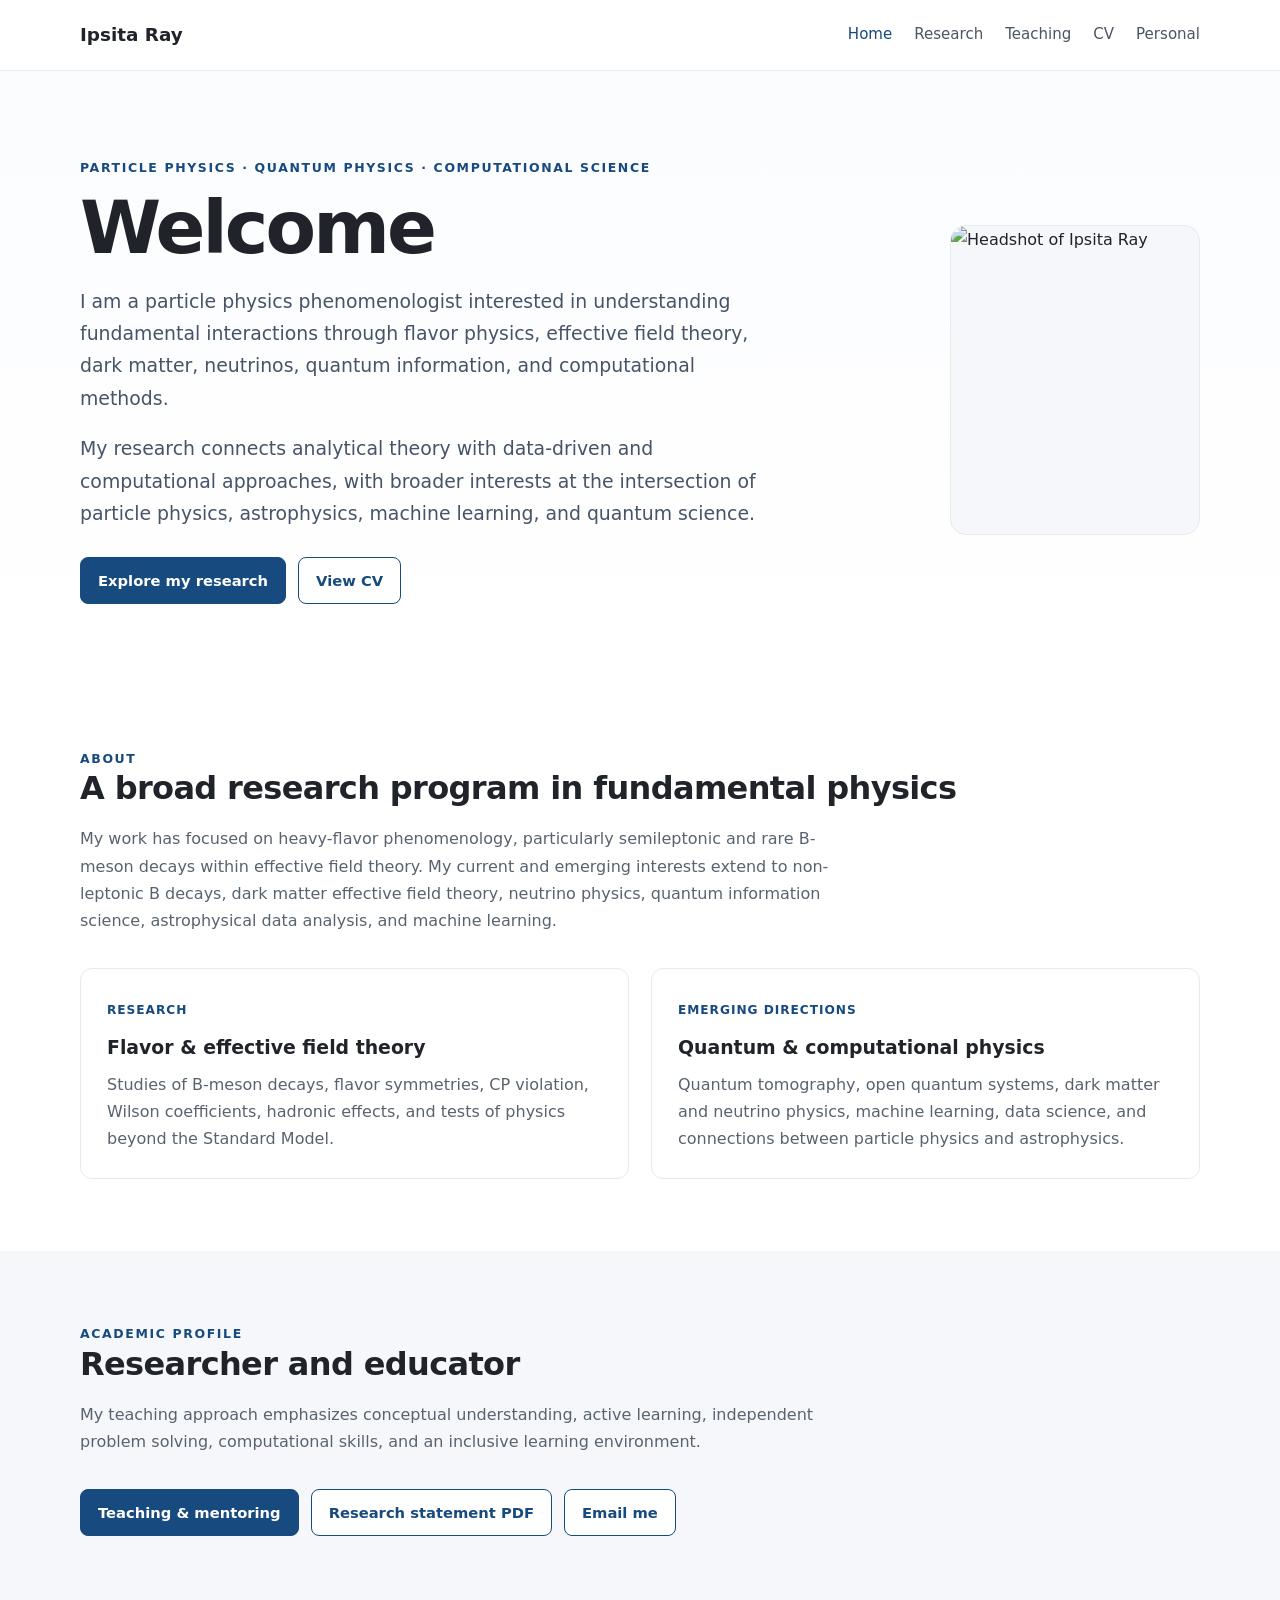
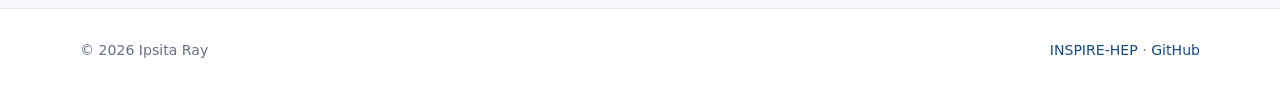
==== index.html @ 79443067 "Add files via upload" ====
<!doctype html>
<html lang="en">
<head><meta charset="utf-8"><meta name="viewport" content="width=device-width, initial-scale=1"><title>Ipsita Ray | Particle Physics & Quantum Physics</title><meta name="description" content="Academic website of Ipsita Ray, particle physics phenomenologist working in flavor physics, dark matter, neutrinos, quantum information and computational physics."><link rel="stylesheet" href="style.css"></head>
<body>
<header class="site-header"><div class="container nav"><a class="brand" href="index.html">Ipsita Ray</a><nav class="nav-links"><a class="active" href="index.html">Home</a><a href="research.html">Research</a><a href="teaching.html">Teaching</a><a href="cv.html">CV</a><a href="personal.html">Personal</a></nav></div></header>
<main>
<section class="hero"><div class="container hero-grid"><div><div class="eyebrow">Particle Physics · Quantum Physics · Computational Science</div><h1>Welcome</h1><p class="lead">I am a particle physics phenomenologist interested in understanding fundamental interactions through flavor physics, effective field theory, dark matter, neutrinos, quantum information, and computational methods.</p><p class="lead">My research connects analytical theory with data-driven and computational approaches, with broader interests at the intersection of particle physics, astrophysics, machine learning, and quantum science.</p><div class="hero-links"><a class="button primary" href="research.html">Explore my research</a><a class="button secondary" href="cv.html">View CV</a></div></div><div><img class="headshot" src="assets/headshot.jpg" alt="Headshot of Ipsita Ray"></div></div></section>
<section class="section"><div class="container"><div class="eyebrow">About</div><h2>A broad research program in fundamental physics</h2><p class="section-intro">My work has focused on heavy-flavor phenomenology, particularly semileptonic and rare B-meson decays within effective field theory. My current and emerging interests extend to non-leptonic B decays, dark matter effective field theory, neutrino physics, quantum information science, astrophysical data analysis, and machine learning.</p><div class="cards"><div class="card"><span class="tag">Research</span><h3>Flavor & effective field theory</h3><p>Studies of B-meson decays, flavor symmetries, CP violation, Wilson coefficients, hadronic effects, and tests of physics beyond the Standard Model.</p></div><div class="card"><span class="tag">Emerging directions</span><h3>Quantum & computational physics</h3><p>Quantum tomography, open quantum systems, dark matter and neutrino physics, machine learning, data science, and connections between particle physics and astrophysics.</p></div></div></div></section>
<section class="section alt"><div class="container"><div class="eyebrow">Academic profile</div><h2>Researcher and educator</h2><p class="section-intro">My teaching approach emphasizes conceptual understanding, active learning, independent problem solving, computational skills, and an inclusive learning environment.</p><div class="hero-links"><a class="button primary" href="teaching.html">Teaching & mentoring</a><a class="button secondary" href="documents/Ipsita_Ray_Research_Statement.pdf">Research statement PDF</a><a class="button secondary" href="mailto:ipsitaray02@gmail.com">Email me</a></div></div></section>
</main>
<footer class="footer"><div class="container footer-inner"><span>© 2026 Ipsita Ray</span><span><a href="https://inspirehep.net/authors/1808332">INSPIRE-HEP</a> · <a href="https://github.com/">GitHub</a></span></div></footer>
</body></html>
---- style.css ----
:root {
  --bg: #ffffff;
  --text: #20242a;
  --muted: #667085;
  --accent: #174a7e;
  --accent2: #0f355a;
  --line: #e6e9ee;
  --soft: #f5f7fa;
  --max: 1120px;
}
* { box-sizing: border-box; }
html { scroll-behavior: smooth; }
body { margin: 0; font-family: Inter, ui-sans-serif, system-ui, -apple-system, BlinkMacSystemFont, "Segoe UI", sans-serif; color: var(--text); background: var(--bg); line-height: 1.7; }
a { color: var(--accent); text-decoration: none; }
a:hover { text-decoration: underline; }
.container { width: min(var(--max), calc(100% - 40px)); margin: 0 auto; }
.site-header { position: sticky; top: 0; z-index: 20; background: rgba(255,255,255,.96); border-bottom: 1px solid var(--line); backdrop-filter: blur(8px); }
.nav { min-height: 70px; display:flex; align-items:center; justify-content:space-between; gap:24px; }
.brand { font-weight: 700; font-size: 1.15rem; color: var(--text); }
.nav-links { display:flex; gap:22px; flex-wrap:wrap; }
.nav-links a { color:#4b5563; font-size:.94rem; }
.nav-links a.active, .nav-links a:hover { color:var(--accent); text-decoration:none; }
.hero { padding: 86px 0 72px; background: linear-gradient(180deg,#fbfcfe 0%,#fff 100%); }
.hero-grid { display:grid; grid-template-columns: 1.45fr .75fr; gap:60px; align-items:center; }
.eyebrow { color:var(--accent); text-transform:uppercase; letter-spacing:.13em; font-size:.78rem; font-weight:700; }
h1 { font-size: clamp(2.7rem, 6vw, 4.6rem); line-height:1.02; letter-spacing:-.04em; margin:12px 0 20px; }
h2 { font-size:2rem; line-height:1.2; margin:0 0 18px; letter-spacing:-.02em; }
h3 { font-size:1.18rem; margin:0 0 8px; }
.lead { font-size:1.18rem; color:#475467; max-width:760px; }
.hero-links { display:flex; gap:12px; flex-wrap:wrap; margin-top:28px; }
.button { display:inline-block; padding:10px 17px; border-radius:8px; border:1px solid var(--accent); font-weight:600; font-size:.92rem; }
.button.primary { background:var(--accent); color:#fff; }
.button.secondary { color:var(--accent); background:#fff; }
.headshot { width:250px; height:310px; object-fit:cover; border-radius:16px; border:1px solid var(--line); background:var(--soft); display:block; margin-left:auto; }
.section { padding:72px 0; }
.section.alt { background:var(--soft); }
.section-intro { max-width:760px; color:#59636f; margin-bottom:34px; }
.cards { display:grid; grid-template-columns:repeat(2,1fr); gap:22px; }
.card { padding:26px; border:1px solid var(--line); border-radius:12px; background:#fff; }
.card p { margin:8px 0 0; color:#59636f; }
.card .tag { display:inline-block; margin-bottom:10px; font-size:.76rem; text-transform:uppercase; letter-spacing:.08em; color:var(--accent); font-weight:700; }
.timeline { border-left:2px solid #dfe5eb; padding-left:26px; }
.timeline-item { position:relative; margin-bottom:30px; }
.timeline-item::before { content:""; position:absolute; left:-34px; top:8px; width:10px; height:10px; border-radius:50%; background:var(--accent); }
.year { font-size:.84rem; color:var(--accent); font-weight:700; }
.paper { padding:18px 0; border-bottom:1px solid var(--line); }
.paper:last-child { border-bottom:0; }
.paper-title { font-weight:650; }
.paper-meta { color:var(--muted); font-size:.92rem; }
.page-hero { padding:64px 0 44px; background:var(--soft); border-bottom:1px solid var(--line); }
.page-hero p { color:#59636f; max-width:760px; }
.download-row { display:flex; gap:12px; flex-wrap:wrap; margin:24px 0 0; }
.photo-grid { display:grid; grid-template-columns:repeat(3,1fr); gap:18px; }
.photo { aspect-ratio:4/3; border-radius:12px; object-fit:cover; width:100%; background:var(--soft); border:1px solid var(--line); }
.photo.placeholder { display:flex; align-items:center; justify-content:center; color:var(--muted); font-size:.9rem; text-align:center; padding:20px; }
.footer { border-top:1px solid var(--line); padding:30px 0; color:var(--muted); font-size:.88rem; }
.footer-inner { display:flex; justify-content:space-between; gap:20px; flex-wrap:wrap; }
ul.clean { padding-left:20px; }
@media (max-width: 780px) {
  .nav { align-items:flex-start; padding:15px 0; flex-direction:column; }
  .nav-links { gap:12px 16px; }
  .hero-grid { grid-template-columns:1fr; gap:35px; }
  .headshot { margin:0; width:190px; height:235px; }
  .cards, .photo-grid { grid-template-columns:1fr; }
  .section { padding:54px 0; }
}
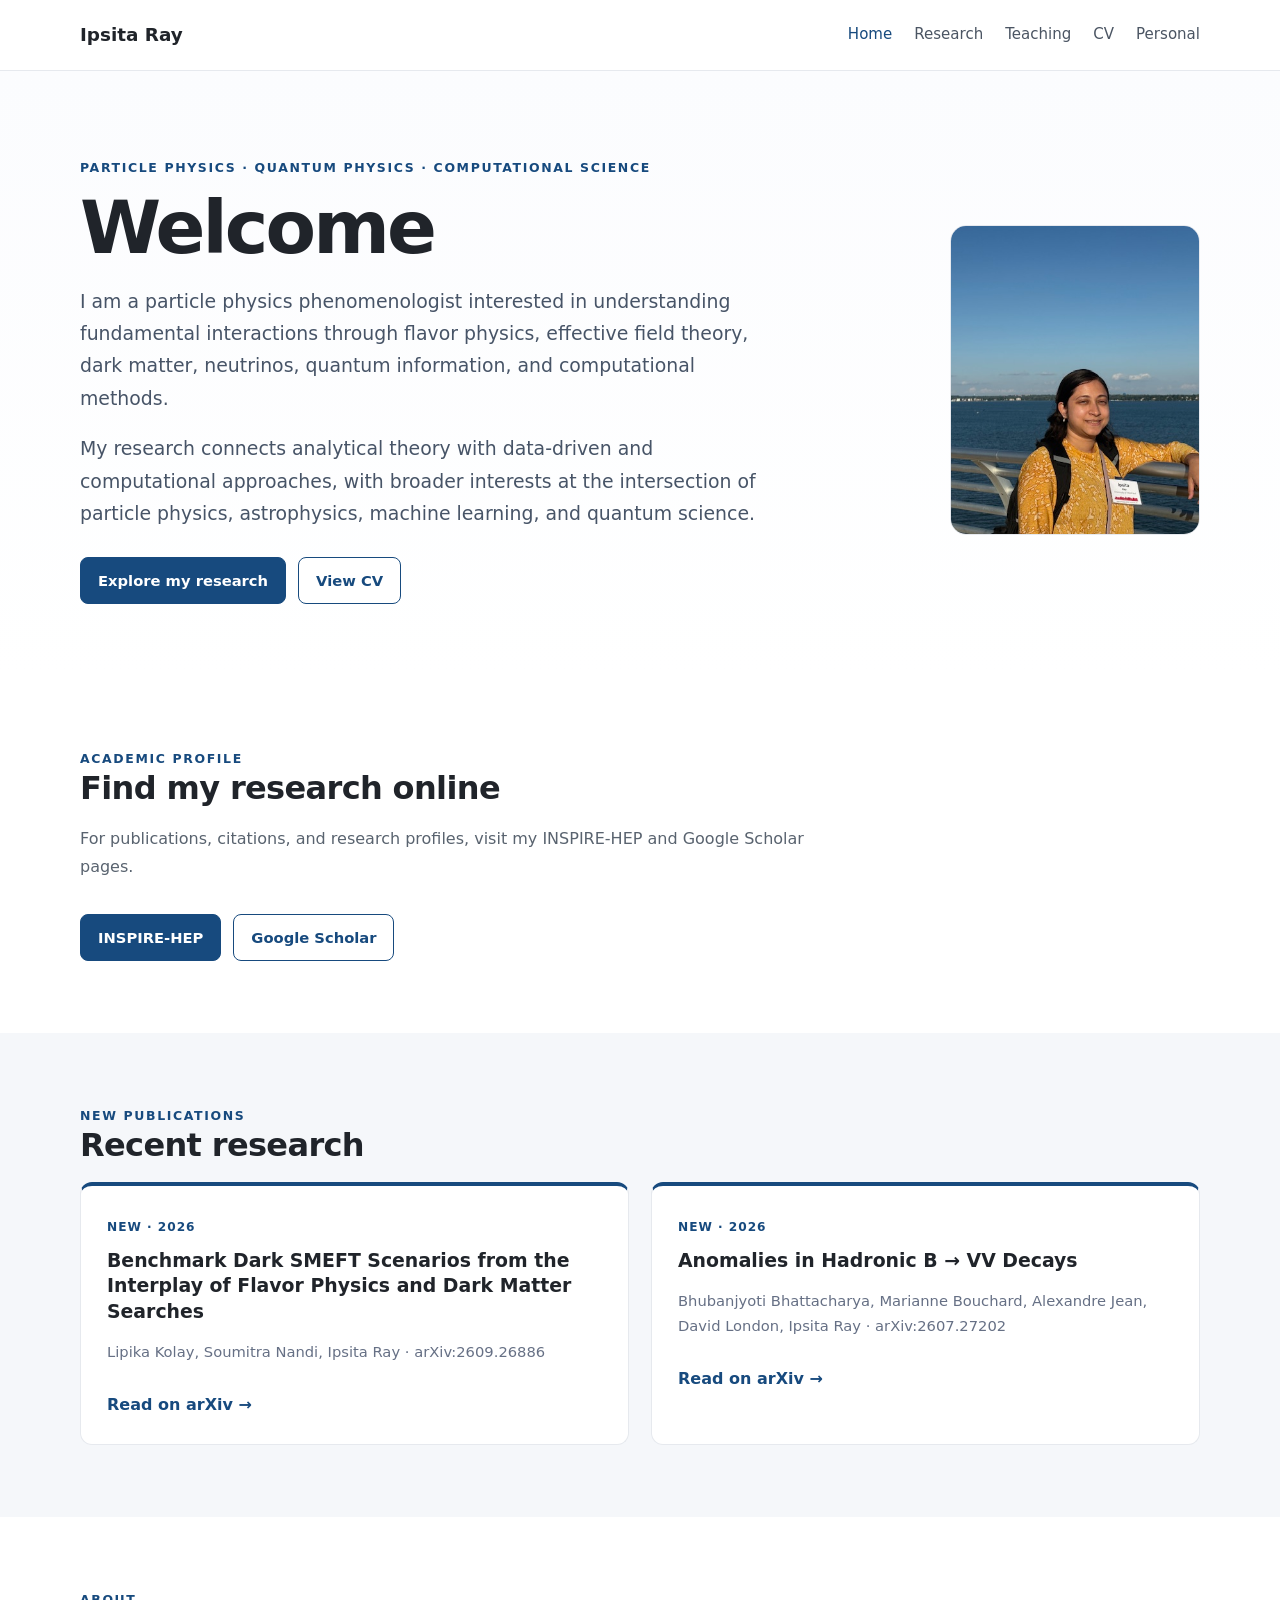
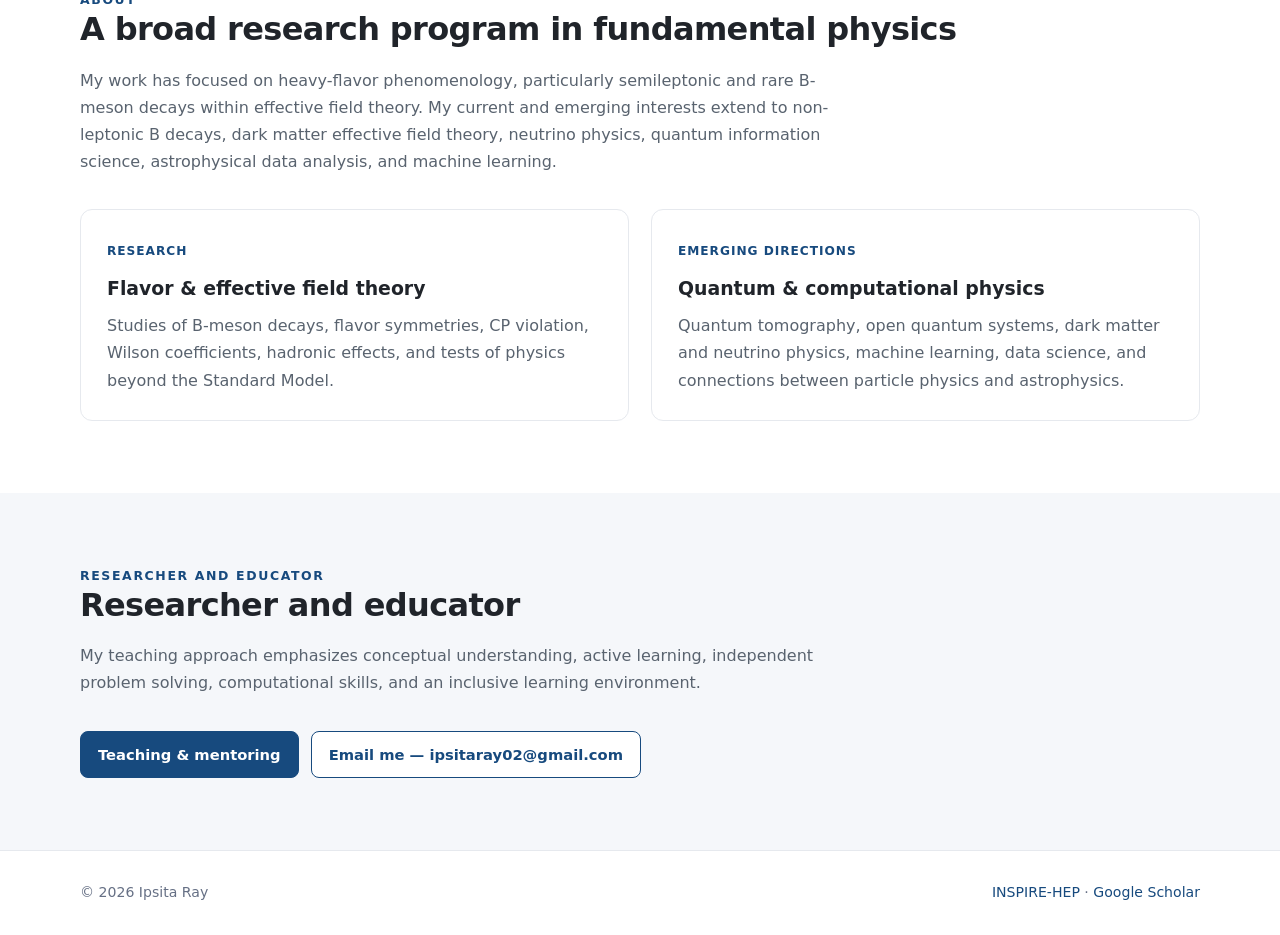
==== commit 9e374bb2: "Add files via upload" ====
--- a/index.html
+++ b/index.html
@@ -1,12 +1,106 @@
 <!doctype html>
 <html lang="en">
-<head><meta charset="utf-8"><meta name="viewport" content="width=device-width, initial-scale=1"><title>Ipsita Ray | Particle Physics & Quantum Physics</title><meta name="description" content="Academic website of Ipsita Ray, particle physics phenomenologist working in flavor physics, dark matter, neutrinos, quantum information and computational physics."><link rel="stylesheet" href="style.css"></head>
+<head>
+<meta charset="utf-8">
+<meta name="viewport" content="width=device-width, initial-scale=1">
+<title>Ipsita Ray | Particle Physics & Quantum Physics</title>
+<meta name="description" content="Academic website of Ipsita Ray, particle physics phenomenologist working in flavor physics, dark matter, neutrinos, quantum information and computational physics.">
+<link rel="stylesheet" href="style.css">
+</head>
 <body>
-<header class="site-header"><div class="container nav"><a class="brand" href="index.html">Ipsita Ray</a><nav class="nav-links"><a class="active" href="index.html">Home</a><a href="research.html">Research</a><a href="teaching.html">Teaching</a><a href="cv.html">CV</a><a href="personal.html">Personal</a></nav></div></header>
+<header class="site-header">
+  <div class="container nav">
+    <a class="brand" href="index.html">Ipsita Ray</a>
+    <nav class="nav-links">
+      <a class="active" href="index.html">Home</a>
+      <a href="research.html">Research</a>
+      <a href="teaching.html">Teaching</a>
+      <a href="cv.html">CV</a>
+      <a href="personal.html">Personal</a>
+    </nav>
+  </div>
+</header>
+
 <main>
-<section class="hero"><div class="container hero-grid"><div><div class="eyebrow">Particle Physics · Quantum Physics · Computational Science</div><h1>Welcome</h1><p class="lead">I am a particle physics phenomenologist interested in understanding fundamental interactions through flavor physics, effective field theory, dark matter, neutrinos, quantum information, and computational methods.</p><p class="lead">My research connects analytical theory with data-driven and computational approaches, with broader interests at the intersection of particle physics, astrophysics, machine learning, and quantum science.</p><div class="hero-links"><a class="button primary" href="research.html">Explore my research</a><a class="button secondary" href="cv.html">View CV</a></div></div><div><img class="headshot" src="assets/headshot.jpg" alt="Headshot of Ipsita Ray"></div></div></section>
-<section class="section"><div class="container"><div class="eyebrow">About</div><h2>A broad research program in fundamental physics</h2><p class="section-intro">My work has focused on heavy-flavor phenomenology, particularly semileptonic and rare B-meson decays within effective field theory. My current and emerging interests extend to non-leptonic B decays, dark matter effective field theory, neutrino physics, quantum information science, astrophysical data analysis, and machine learning.</p><div class="cards"><div class="card"><span class="tag">Research</span><h3>Flavor & effective field theory</h3><p>Studies of B-meson decays, flavor symmetries, CP violation, Wilson coefficients, hadronic effects, and tests of physics beyond the Standard Model.</p></div><div class="card"><span class="tag">Emerging directions</span><h3>Quantum & computational physics</h3><p>Quantum tomography, open quantum systems, dark matter and neutrino physics, machine learning, data science, and connections between particle physics and astrophysics.</p></div></div></div></section>
-<section class="section alt"><div class="container"><div class="eyebrow">Academic profile</div><h2>Researcher and educator</h2><p class="section-intro">My teaching approach emphasizes conceptual understanding, active learning, independent problem solving, computational skills, and an inclusive learning environment.</p><div class="hero-links"><a class="button primary" href="teaching.html">Teaching & mentoring</a><a class="button secondary" href="documents/Ipsita_Ray_Research_Statement.pdf">Research statement PDF</a><a class="button secondary" href="mailto:ipsitaray02@gmail.com">Email me</a></div></div></section>
+<section class="hero">
+  <div class="container hero-grid">
+    <div>
+      <div class="eyebrow">Particle Physics · Quantum Physics · Computational Science</div>
+      <h1>Welcome</h1>
+      <p class="lead">I am a particle physics phenomenologist interested in understanding fundamental interactions through flavor physics, effective field theory, dark matter, neutrinos, quantum information, and computational methods.</p>
+      <p class="lead">My research connects analytical theory with data-driven and computational approaches, with broader interests at the intersection of particle physics, astrophysics, machine learning, and quantum science.</p>
+      <div class="hero-links">
+        <a class="button primary" href="research.html">Explore my research</a>
+        <a class="button secondary" href="cv.html">View CV</a>
+      </div>
+    </div>
+    <div><img class="headshot" src="assets/headshot.jpg" alt="Headshot of Ipsita Ray"></div>
+  </div>
+</section>
+
+<section class="section">
+  <div class="container">
+    <div class="eyebrow">Academic profile</div>
+    <h2>Find my research online</h2>
+    <p class="section-intro">For publications, citations, and research profiles, visit my INSPIRE-HEP and Google Scholar pages.</p>
+    <div class="hero-links">
+      <a class="button primary" href="https://inspirehep.net/authors/1808332" target="_blank" rel="noopener">INSPIRE-HEP</a>
+      <a class="button secondary" href="https://scholar.google.com/citations?user=b3ulJowAAAAJ&amp;hl=en&amp;oi=ao" target="_blank" rel="noopener">Google Scholar</a>
+    </div>
+  </div>
+</section>
+
+<section class="section alt">
+  <div class="container">
+    <div class="eyebrow">New publications</div>
+    <h2>Recent research</h2>
+    <div class="publication-highlight">
+      <div class="publication-card featured">
+        <span class="publication-label">NEW · 2026</span>
+        <h3>Benchmark Dark SMEFT Scenarios from the Interplay of Flavor Physics and Dark Matter Searches</h3>
+        <p class="paper-meta">Lipika Kolay, Soumitra Nandi, Ipsita Ray · arXiv:2609.26886</p>
+        <a class="text-link" href="https://arxiv.org/abs/2609.26886" target="_blank" rel="noopener">Read on arXiv →</a>
+      </div>
+      <div class="publication-card featured">
+        <span class="publication-label">NEW · 2026</span>
+        <h3>Anomalies in Hadronic B → VV Decays</h3>
+        <p class="paper-meta">Bhubanjyoti Bhattacharya, Marianne Bouchard, Alexandre Jean, David London, Ipsita Ray · arXiv:2607.27202</p>
+        <a class="text-link" href="https://arxiv.org/abs/2607.27202" target="_blank" rel="noopener">Read on arXiv →</a>
+      </div>
+    </div>
+  </div>
+</section>
+
+<section class="section">
+  <div class="container">
+    <div class="eyebrow">About</div>
+    <h2>A broad research program in fundamental physics</h2>
+    <p class="section-intro">My work has focused on heavy-flavor phenomenology, particularly semileptonic and rare B-meson decays within effective field theory. My current and emerging interests extend to non-leptonic B decays, dark matter effective field theory, neutrino physics, quantum information science, astrophysical data analysis, and machine learning.</p>
+    <div class="cards">
+      <div class="card"><span class="tag">Research</span><h3>Flavor &amp; effective field theory</h3><p>Studies of B-meson decays, flavor symmetries, CP violation, Wilson coefficients, hadronic effects, and tests of physics beyond the Standard Model.</p></div>
+      <div class="card"><span class="tag">Emerging directions</span><h3>Quantum &amp; computational physics</h3><p>Quantum tomography, open quantum systems, dark matter and neutrino physics, machine learning, data science, and connections between particle physics and astrophysics.</p></div>
+    </div>
+  </div>
+</section>
+
+<section class="section alt">
+  <div class="container">
+    <div class="eyebrow">Researcher and educator</div>
+    <h2>Researcher and educator</h2>
+    <p class="section-intro">My teaching approach emphasizes conceptual understanding, active learning, independent problem solving, computational skills, and an inclusive learning environment.</p>
+    <div class="hero-links">
+      <a class="button primary" href="teaching.html">Teaching &amp; mentoring</a>
+      <a class="button secondary" href="mailto:ipsitaray02@gmail.com">Email me — ipsitaray02@gmail.com</a>
+    </div>
+  </div>
+</section>
 </main>
-<footer class="footer"><div class="container footer-inner"><span>© 2026 Ipsita Ray</span><span><a href="https://inspirehep.net/authors/1808332">INSPIRE-HEP</a> · <a href="https://github.com/">GitHub</a></span></div></footer>
-</body></html>
+
+<footer class="footer">
+  <div class="container footer-inner">
+    <span>© 2026 Ipsita Ray</span>
+    <span><a href="https://inspirehep.net/authors/1808332">INSPIRE-HEP</a> · <a href="https://scholar.google.com/citations?user=b3ulJowAAAAJ&amp;hl=en&amp;oi=ao">Google Scholar</a></span>
+  </div>
+</footer>
+</body>
+</html>
--- a/style.css
+++ b/style.css
@@ -1,66 +1,68 @@
-:root {
-  --bg: #ffffff;
-  --text: #20242a;
-  --muted: #667085;
-  --accent: #174a7e;
-  --accent2: #0f355a;
-  --line: #e6e9ee;
-  --soft: #f5f7fa;
-  --max: 1120px;
+ :root {
+  --bg:#ffffff; --text:#20242a; --muted:#667085; --accent:#174a7e;
+  --accent2:#0f355a; --line:#e6e9ee; --soft:#f5f7fa; --max:1120px;
 }
-* { box-sizing: border-box; }
-html { scroll-behavior: smooth; }
-body { margin: 0; font-family: Inter, ui-sans-serif, system-ui, -apple-system, BlinkMacSystemFont, "Segoe UI", sans-serif; color: var(--text); background: var(--bg); line-height: 1.7; }
-a { color: var(--accent); text-decoration: none; }
-a:hover { text-decoration: underline; }
-.container { width: min(var(--max), calc(100% - 40px)); margin: 0 auto; }
-.site-header { position: sticky; top: 0; z-index: 20; background: rgba(255,255,255,.96); border-bottom: 1px solid var(--line); backdrop-filter: blur(8px); }
-.nav { min-height: 70px; display:flex; align-items:center; justify-content:space-between; gap:24px; }
-.brand { font-weight: 700; font-size: 1.15rem; color: var(--text); }
-.nav-links { display:flex; gap:22px; flex-wrap:wrap; }
-.nav-links a { color:#4b5563; font-size:.94rem; }
-.nav-links a.active, .nav-links a:hover { color:var(--accent); text-decoration:none; }
-.hero { padding: 86px 0 72px; background: linear-gradient(180deg,#fbfcfe 0%,#fff 100%); }
-.hero-grid { display:grid; grid-template-columns: 1.45fr .75fr; gap:60px; align-items:center; }
-.eyebrow { color:var(--accent); text-transform:uppercase; letter-spacing:.13em; font-size:.78rem; font-weight:700; }
-h1 { font-size: clamp(2.7rem, 6vw, 4.6rem); line-height:1.02; letter-spacing:-.04em; margin:12px 0 20px; }
-h2 { font-size:2rem; line-height:1.2; margin:0 0 18px; letter-spacing:-.02em; }
-h3 { font-size:1.18rem; margin:0 0 8px; }
-.lead { font-size:1.18rem; color:#475467; max-width:760px; }
-.hero-links { display:flex; gap:12px; flex-wrap:wrap; margin-top:28px; }
-.button { display:inline-block; padding:10px 17px; border-radius:8px; border:1px solid var(--accent); font-weight:600; font-size:.92rem; }
-.button.primary { background:var(--accent); color:#fff; }
-.button.secondary { color:var(--accent); background:#fff; }
-.headshot { width:250px; height:310px; object-fit:cover; border-radius:16px; border:1px solid var(--line); background:var(--soft); display:block; margin-left:auto; }
-.section { padding:72px 0; }
-.section.alt { background:var(--soft); }
-.section-intro { max-width:760px; color:#59636f; margin-bottom:34px; }
-.cards { display:grid; grid-template-columns:repeat(2,1fr); gap:22px; }
-.card { padding:26px; border:1px solid var(--line); border-radius:12px; background:#fff; }
-.card p { margin:8px 0 0; color:#59636f; }
-.card .tag { display:inline-block; margin-bottom:10px; font-size:.76rem; text-transform:uppercase; letter-spacing:.08em; color:var(--accent); font-weight:700; }
-.timeline { border-left:2px solid #dfe5eb; padding-left:26px; }
-.timeline-item { position:relative; margin-bottom:30px; }
-.timeline-item::before { content:""; position:absolute; left:-34px; top:8px; width:10px; height:10px; border-radius:50%; background:var(--accent); }
-.year { font-size:.84rem; color:var(--accent); font-weight:700; }
-.paper { padding:18px 0; border-bottom:1px solid var(--line); }
-.paper:last-child { border-bottom:0; }
-.paper-title { font-weight:650; }
-.paper-meta { color:var(--muted); font-size:.92rem; }
-.page-hero { padding:64px 0 44px; background:var(--soft); border-bottom:1px solid var(--line); }
-.page-hero p { color:#59636f; max-width:760px; }
-.download-row { display:flex; gap:12px; flex-wrap:wrap; margin:24px 0 0; }
-.photo-grid { display:grid; grid-template-columns:repeat(3,1fr); gap:18px; }
-.photo { aspect-ratio:4/3; border-radius:12px; object-fit:cover; width:100%; background:var(--soft); border:1px solid var(--line); }
-.photo.placeholder { display:flex; align-items:center; justify-content:center; color:var(--muted); font-size:.9rem; text-align:center; padding:20px; }
-.footer { border-top:1px solid var(--line); padding:30px 0; color:var(--muted); font-size:.88rem; }
-.footer-inner { display:flex; justify-content:space-between; gap:20px; flex-wrap:wrap; }
-ul.clean { padding-left:20px; }
-@media (max-width: 780px) {
-  .nav { align-items:flex-start; padding:15px 0; flex-direction:column; }
-  .nav-links { gap:12px 16px; }
-  .hero-grid { grid-template-columns:1fr; gap:35px; }
-  .headshot { margin:0; width:190px; height:235px; }
-  .cards, .photo-grid { grid-template-columns:1fr; }
-  .section { padding:54px 0; }
+*{box-sizing:border-box}
+html{scroll-behavior:smooth}
+body{margin:0;font-family:Inter,ui-sans-serif,system-ui,-apple-system,BlinkMacSystemFont,"Segoe UI",sans-serif;color:var(--text);background:var(--bg);line-height:1.7}
+a{color:var(--accent);text-decoration:none}
+a:hover{text-decoration:underline}
+.container{width:min(var(--max),calc(100% - 40px));margin:0 auto}
+.site-header{position:sticky;top:0;z-index:20;background:rgba(255,255,255,.96);border-bottom:1px solid var(--line);backdrop-filter:blur(8px)}
+.nav{min-height:70px;display:flex;align-items:center;justify-content:space-between;gap:24px}
+.brand{font-weight:700;font-size:1.15rem;color:var(--text)}
+.nav-links{display:flex;gap:22px;flex-wrap:wrap}
+.nav-links a{color:#4b5563;font-size:.94rem}
+.nav-links a.active,.nav-links a:hover{color:var(--accent);text-decoration:none}
+.hero{padding:86px 0 72px;background:linear-gradient(180deg,#fbfcfe 0%,#fff 100%)}
+.hero-grid{display:grid;grid-template-columns:1.45fr .75fr;gap:60px;align-items:center}
+.eyebrow{color:var(--accent);text-transform:uppercase;letter-spacing:.13em;font-size:.78rem;font-weight:700}
+h1{font-size:clamp(2.7rem,6vw,4.6rem);line-height:1.02;letter-spacing:-.04em;margin:12px 0 20px}
+h2{font-size:2rem;line-height:1.2;margin:0 0 18px;letter-spacing:-.02em}
+h3{font-size:1.18rem;margin:0 0 8px}
+.lead{font-size:1.18rem;color:#475467;max-width:760px}
+.hero-links{display:flex;gap:12px;flex-wrap:wrap;margin-top:28px}
+.button{display:inline-block;padding:10px 17px;border-radius:8px;border:1px solid var(--accent);font-weight:600;font-size:.92rem}
+.button.primary{background:var(--accent);color:#fff}
+.button.secondary{color:var(--accent);background:#fff}
+.headshot{width:250px;height:310px;object-fit:cover;border-radius:16px;border:1px solid var(--line);background:var(--soft);display:block;margin-left:auto}
+.section{padding:72px 0}
+.section.alt{background:var(--soft)}
+.section-intro{max-width:760px;color:#59636f;margin-bottom:34px}
+.cards{display:grid;grid-template-columns:repeat(2,1fr);gap:22px}
+.card{padding:26px;border:1px solid var(--line);border-radius:12px;background:#fff}
+.card p{margin:8px 0 0;color:#59636f}
+.card .tag{display:inline-block;margin-bottom:10px;font-size:.76rem;text-transform:uppercase;letter-spacing:.08em;color:var(--accent);font-weight:700}
+.timeline{border-left:2px solid #dfe5eb;padding-left:26px}
+.timeline-item{position:relative;margin-bottom:30px}
+.timeline-item::before{content:"";position:absolute;left:-34px;top:8px;width:10px;height:10px;border-radius:50%;background:var(--accent)}
+.year{font-size:.84rem;color:var(--accent);font-weight:700}
+.paper{padding:18px 0;border-bottom:1px solid var(--line)}
+.paper:last-child{border-bottom:0}
+.paper-title{font-weight:650}
+.paper-meta{color:var(--muted);font-size:.92rem}
+.page-hero{padding:64px 0 44px;background:var(--soft);border-bottom:1px solid var(--line)}
+.page-hero p{color:#59636f;max-width:760px}
+.publication-highlight{display:grid;grid-template-columns:repeat(2,1fr);gap:22px}
+.publication-card{padding:26px;border:1px solid var(--line);border-radius:12px;background:#fff}
+.publication-card.featured{border-top:4px solid var(--accent)}
+.publication-label{display:inline-block;margin-bottom:10px;color:var(--accent);font-size:.76rem;font-weight:800;letter-spacing:.08em}
+.publication-card h3{line-height:1.35}
+.text-link{display:inline-block;margin-top:12px;font-weight:700}
+.event-list{display:flex;flex-direction:column;gap:0;border-top:1px solid var(--line)}
+.event-item{display:grid;grid-template-columns:90px 1fr;gap:22px;padding:20px 0;border-bottom:1px solid var(--line)}
+.event-year{font-size:.9rem;font-weight:800;color:var(--accent)}
+.event-item h3{margin:0 0 4px;font-size:1.05rem}
+.event-item p{margin:0;color:var(--muted);font-size:.94rem}
+.footer{border-top:1px solid var(--line);padding:30px 0;color:var(--muted);font-size:.88rem}
+.footer-inner{display:flex;justify-content:space-between;gap:20px;flex-wrap:wrap}
+ul.clean{padding-left:20px}
+@media (max-width:780px){
+  .nav{align-items:flex-start;padding:15px 0;flex-direction:column}
+  .nav-links{gap:12px 16px}
+  .hero-grid{grid-template-columns:1fr;gap:35px}
+  .headshot{margin:0;width:190px;height:235px}
+  .cards,.publication-highlight{grid-template-columns:1fr}
+  .event-item{grid-template-columns:70px 1fr;gap:14px}
+  .section{padding:54px 0}
 }
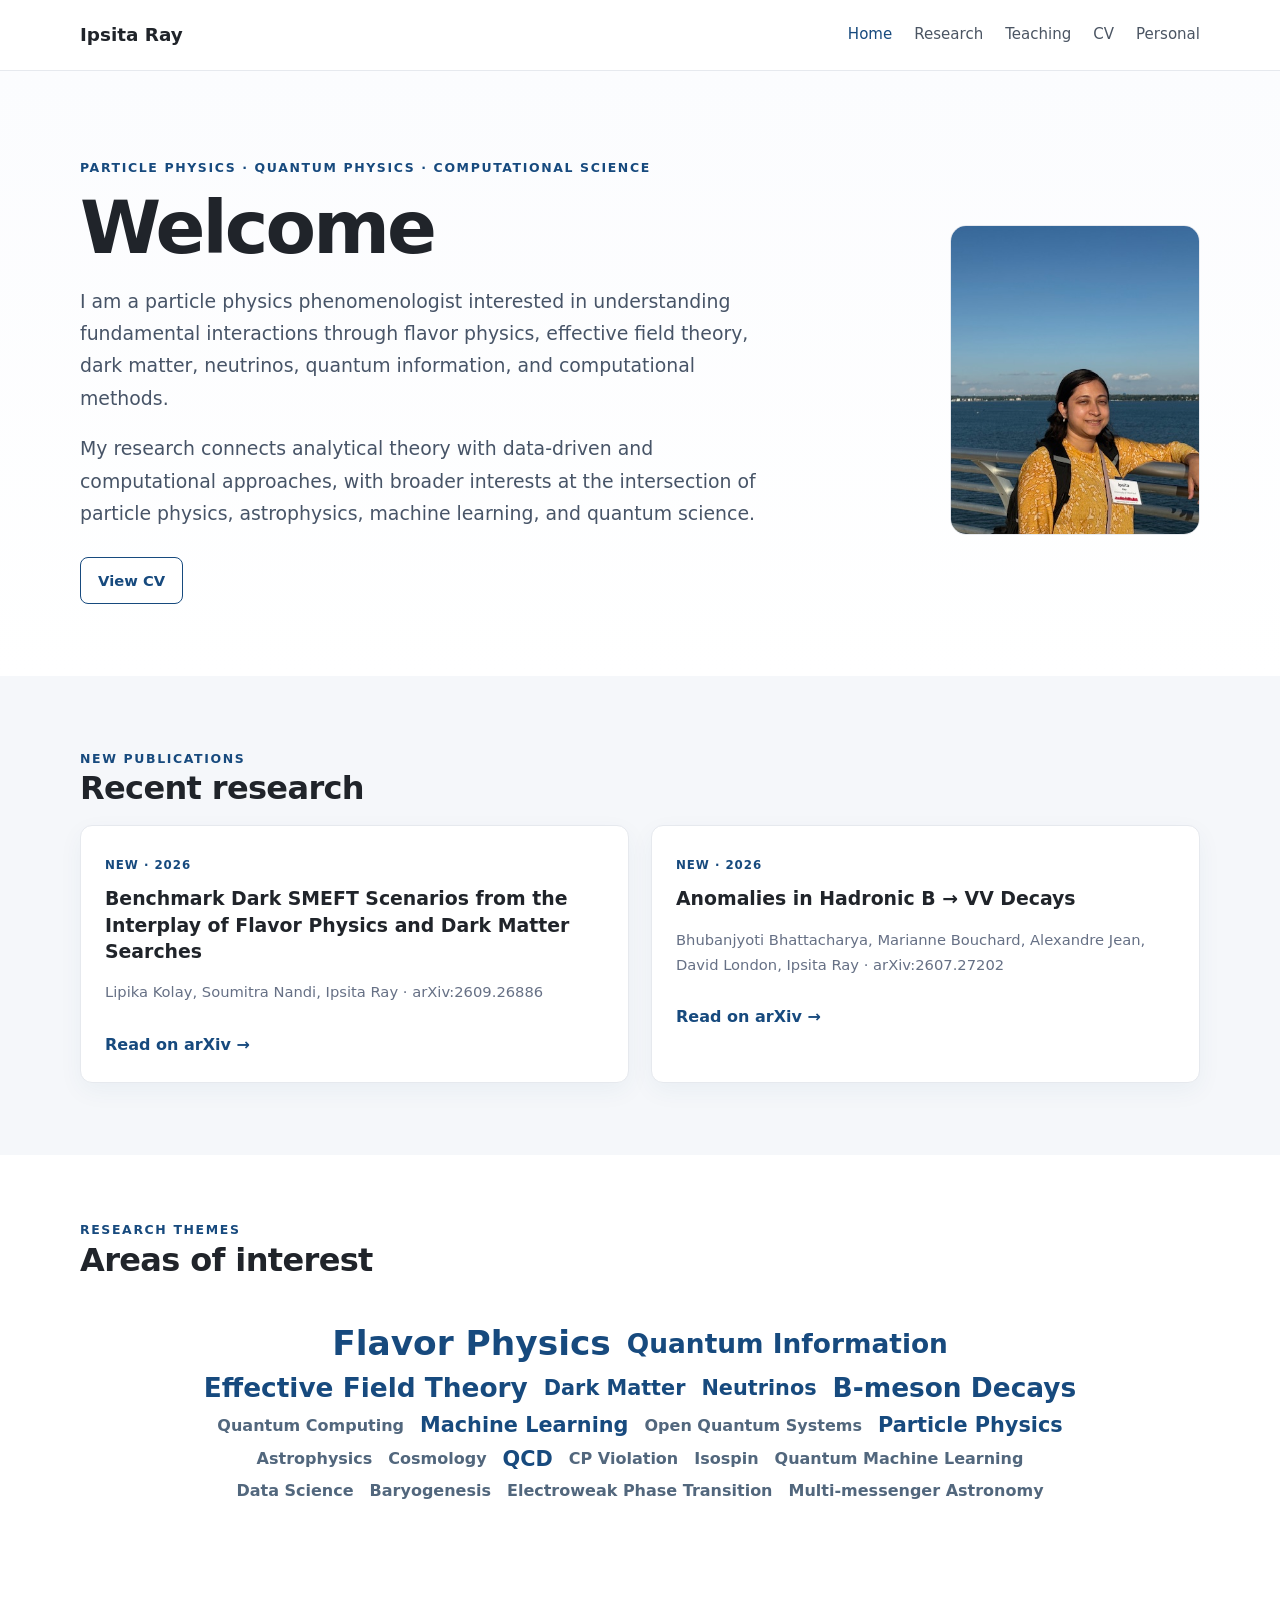
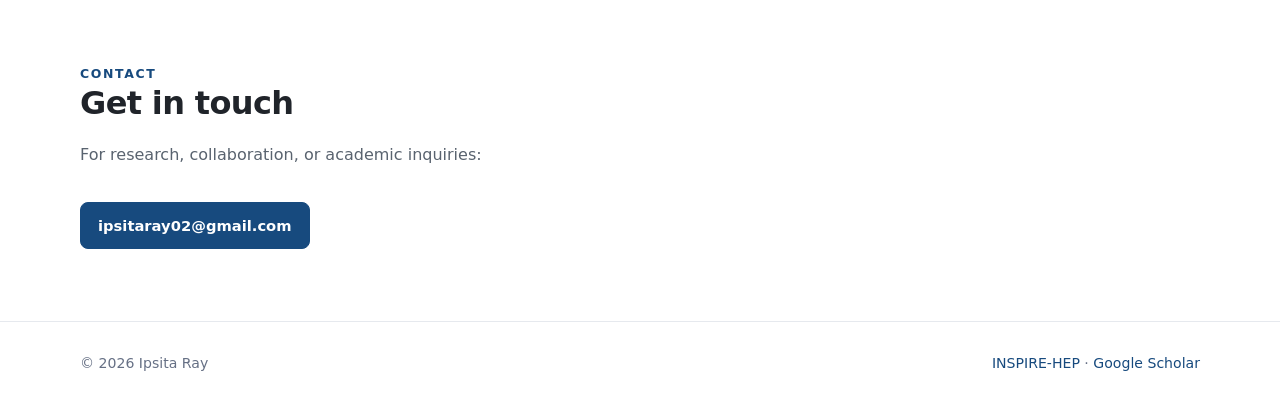
==== commit 39edbb7d: "Add files via upload" ====
--- a/index.html
+++ b/index.html
@@ -4,7 +4,7 @@
 <meta charset="utf-8">
 <meta name="viewport" content="width=device-width, initial-scale=1">
 <title>Ipsita Ray | Particle Physics & Quantum Physics</title>
-<meta name="description" content="Academic website of Ipsita Ray, particle physics phenomenologist working in flavor physics, dark matter, neutrinos, quantum information and computational physics.">
+<meta name="description" content="Academic website of Ipsita Ray, particle physics phenomenologist working in flavor physics, effective field theory, dark matter, neutrinos, quantum information and computational physics.">
 <link rel="stylesheet" href="style.css">
 </head>
 <body>
@@ -30,23 +30,10 @@
       <p class="lead">I am a particle physics phenomenologist interested in understanding fundamental interactions through flavor physics, effective field theory, dark matter, neutrinos, quantum information, and computational methods.</p>
       <p class="lead">My research connects analytical theory with data-driven and computational approaches, with broader interests at the intersection of particle physics, astrophysics, machine learning, and quantum science.</p>
       <div class="hero-links">
-        <a class="button primary" href="research.html">Explore my research</a>
         <a class="button secondary" href="cv.html">View CV</a>
       </div>
     </div>
     <div><img class="headshot" src="assets/headshot.jpg" alt="Headshot of Ipsita Ray"></div>
-  </div>
-</section>
-
-<section class="section">
-  <div class="container">
-    <div class="eyebrow">Academic profile</div>
-    <h2>Find my research online</h2>
-    <p class="section-intro">For publications, citations, and research profiles, visit my INSPIRE-HEP and Google Scholar pages.</p>
-    <div class="hero-links">
-      <a class="button primary" href="https://inspirehep.net/authors/1808332" target="_blank" rel="noopener">INSPIRE-HEP</a>
-      <a class="button secondary" href="https://scholar.google.com/citations?user=b3ulJowAAAAJ&amp;hl=en&amp;oi=ao" target="_blank" rel="noopener">Google Scholar</a>
-    </div>
   </div>
 </section>
 
@@ -71,27 +58,41 @@
   </div>
 </section>
 
-<section class="section">
+<section class="section word-cloud-section">
   <div class="container">
-    <div class="eyebrow">About</div>
-    <h2>A broad research program in fundamental physics</h2>
-    <p class="section-intro">My work has focused on heavy-flavor phenomenology, particularly semileptonic and rare B-meson decays within effective field theory. My current and emerging interests extend to non-leptonic B decays, dark matter effective field theory, neutrino physics, quantum information science, astrophysical data analysis, and machine learning.</p>
-    <div class="cards">
-      <div class="card"><span class="tag">Research</span><h3>Flavor &amp; effective field theory</h3><p>Studies of B-meson decays, flavor symmetries, CP violation, Wilson coefficients, hadronic effects, and tests of physics beyond the Standard Model.</p></div>
-      <div class="card"><span class="tag">Emerging directions</span><h3>Quantum &amp; computational physics</h3><p>Quantum tomography, open quantum systems, dark matter and neutrino physics, machine learning, data science, and connections between particle physics and astrophysics.</p></div>
+    <div class="eyebrow">Research themes</div>
+    <h2>Areas of interest</h2>
+    <div class="word-cloud" aria-label="Research interests word cloud">
+      <span class="word size-xl">Flavor Physics</span>
+      <span class="word size-lg">Quantum Information</span>
+      <span class="word size-lg">Effective Field Theory</span>
+      <span class="word size-md">Dark Matter</span>
+      <span class="word size-md">Neutrinos</span>
+      <span class="word size-lg">B-meson Decays</span>
+      <span class="word size-sm">Quantum Computing</span>
+      <span class="word size-md">Machine Learning</span>
+      <span class="word size-sm">Open Quantum Systems</span>
+      <span class="word size-md">Particle Physics</span>
+      <span class="word size-sm">Astrophysics</span>
+      <span class="word size-sm">Cosmology</span>
+      <span class="word size-md">QCD</span>
+      <span class="word size-sm">CP Violation</span>
+      <span class="word size-sm">Isospin</span>
+      <span class="word size-sm">Quantum Machine Learning</span>
+      <span class="word size-sm">Data Science</span>
+      <span class="word size-sm">Baryogenesis</span>
+      <span class="word size-sm">Electroweak Phase Transition</span>
+      <span class="word size-sm">Multi-messenger Astronomy</span>
     </div>
   </div>
 </section>
 
-<section class="section alt">
-  <div class="container">
-    <div class="eyebrow">Researcher and educator</div>
-    <h2>Researcher and educator</h2>
-    <p class="section-intro">My teaching approach emphasizes conceptual understanding, active learning, independent problem solving, computational skills, and an inclusive learning environment.</p>
-    <div class="hero-links">
-      <a class="button primary" href="teaching.html">Teaching &amp; mentoring</a>
-      <a class="button secondary" href="mailto:ipsitaray02@gmail.com">Email me — ipsitaray02@gmail.com</a>
-    </div>
+<section class="section">
+  <div class="container contact-section">
+    <div class="eyebrow">Contact</div>
+    <h2>Get in touch</h2>
+    <p class="section-intro">For research, collaboration, or academic inquiries:</p>
+    <a class="button primary" href="mailto:ipsitaray02@gmail.com">ipsitaray02@gmail.com</a>
   </div>
 </section>
 </main>
--- a/style.css
+++ b/style.css
@@ -1,68 +1,129 @@
- :root {
-  --bg:#ffffff; --text:#20242a; --muted:#667085; --accent:#174a7e;
-  --accent2:#0f355a; --line:#e6e9ee; --soft:#f5f7fa; --max:1120px;
+:root {
+  --bg: #ffffff;
+  --text: #20242a;
+  --muted: #667085;
+  --accent: #174a7e;
+  --accent2: #0f355a;
+  --line: #e6e9ee;
+  --soft: #f5f7fa;
+  --max: 1120px;
 }
-*{box-sizing:border-box}
-html{scroll-behavior:smooth}
-body{margin:0;font-family:Inter,ui-sans-serif,system-ui,-apple-system,BlinkMacSystemFont,"Segoe UI",sans-serif;color:var(--text);background:var(--bg);line-height:1.7}
-a{color:var(--accent);text-decoration:none}
-a:hover{text-decoration:underline}
-.container{width:min(var(--max),calc(100% - 40px));margin:0 auto}
-.site-header{position:sticky;top:0;z-index:20;background:rgba(255,255,255,.96);border-bottom:1px solid var(--line);backdrop-filter:blur(8px)}
-.nav{min-height:70px;display:flex;align-items:center;justify-content:space-between;gap:24px}
-.brand{font-weight:700;font-size:1.15rem;color:var(--text)}
-.nav-links{display:flex;gap:22px;flex-wrap:wrap}
-.nav-links a{color:#4b5563;font-size:.94rem}
-.nav-links a.active,.nav-links a:hover{color:var(--accent);text-decoration:none}
-.hero{padding:86px 0 72px;background:linear-gradient(180deg,#fbfcfe 0%,#fff 100%)}
-.hero-grid{display:grid;grid-template-columns:1.45fr .75fr;gap:60px;align-items:center}
-.eyebrow{color:var(--accent);text-transform:uppercase;letter-spacing:.13em;font-size:.78rem;font-weight:700}
-h1{font-size:clamp(2.7rem,6vw,4.6rem);line-height:1.02;letter-spacing:-.04em;margin:12px 0 20px}
-h2{font-size:2rem;line-height:1.2;margin:0 0 18px;letter-spacing:-.02em}
-h3{font-size:1.18rem;margin:0 0 8px}
-.lead{font-size:1.18rem;color:#475467;max-width:760px}
-.hero-links{display:flex;gap:12px;flex-wrap:wrap;margin-top:28px}
-.button{display:inline-block;padding:10px 17px;border-radius:8px;border:1px solid var(--accent);font-weight:600;font-size:.92rem}
-.button.primary{background:var(--accent);color:#fff}
-.button.secondary{color:var(--accent);background:#fff}
-.headshot{width:250px;height:310px;object-fit:cover;border-radius:16px;border:1px solid var(--line);background:var(--soft);display:block;margin-left:auto}
-.section{padding:72px 0}
-.section.alt{background:var(--soft)}
-.section-intro{max-width:760px;color:#59636f;margin-bottom:34px}
-.cards{display:grid;grid-template-columns:repeat(2,1fr);gap:22px}
-.card{padding:26px;border:1px solid var(--line);border-radius:12px;background:#fff}
-.card p{margin:8px 0 0;color:#59636f}
-.card .tag{display:inline-block;margin-bottom:10px;font-size:.76rem;text-transform:uppercase;letter-spacing:.08em;color:var(--accent);font-weight:700}
-.timeline{border-left:2px solid #dfe5eb;padding-left:26px}
-.timeline-item{position:relative;margin-bottom:30px}
-.timeline-item::before{content:"";position:absolute;left:-34px;top:8px;width:10px;height:10px;border-radius:50%;background:var(--accent)}
-.year{font-size:.84rem;color:var(--accent);font-weight:700}
-.paper{padding:18px 0;border-bottom:1px solid var(--line)}
-.paper:last-child{border-bottom:0}
-.paper-title{font-weight:650}
-.paper-meta{color:var(--muted);font-size:.92rem}
-.page-hero{padding:64px 0 44px;background:var(--soft);border-bottom:1px solid var(--line)}
-.page-hero p{color:#59636f;max-width:760px}
-.publication-highlight{display:grid;grid-template-columns:repeat(2,1fr);gap:22px}
-.publication-card{padding:26px;border:1px solid var(--line);border-radius:12px;background:#fff}
-.publication-card.featured{border-top:4px solid var(--accent)}
-.publication-label{display:inline-block;margin-bottom:10px;color:var(--accent);font-size:.76rem;font-weight:800;letter-spacing:.08em}
-.publication-card h3{line-height:1.35}
-.text-link{display:inline-block;margin-top:12px;font-weight:700}
-.event-list{display:flex;flex-direction:column;gap:0;border-top:1px solid var(--line)}
-.event-item{display:grid;grid-template-columns:90px 1fr;gap:22px;padding:20px 0;border-bottom:1px solid var(--line)}
-.event-year{font-size:.9rem;font-weight:800;color:var(--accent)}
-.event-item h3{margin:0 0 4px;font-size:1.05rem}
-.event-item p{margin:0;color:var(--muted);font-size:.94rem}
-.footer{border-top:1px solid var(--line);padding:30px 0;color:var(--muted);font-size:.88rem}
-.footer-inner{display:flex;justify-content:space-between;gap:20px;flex-wrap:wrap}
-ul.clean{padding-left:20px}
-@media (max-width:780px){
-  .nav{align-items:flex-start;padding:15px 0;flex-direction:column}
-  .nav-links{gap:12px 16px}
-  .hero-grid{grid-template-columns:1fr;gap:35px}
-  .headshot{margin:0;width:190px;height:235px}
-  .cards,.publication-highlight{grid-template-columns:1fr}
-  .event-item{grid-template-columns:70px 1fr;gap:14px}
-  .section{padding:54px 0}
+* { box-sizing: border-box; }
+html { scroll-behavior: smooth; }
+body { margin: 0; font-family: Inter, ui-sans-serif, system-ui, -apple-system, BlinkMacSystemFont, "Segoe UI", sans-serif; color: var(--text); background: var(--bg); line-height: 1.7; }
+a { color: var(--accent); text-decoration: none; }
+a:hover { text-decoration: underline; }
+.container { width: min(var(--max), calc(100% - 40px)); margin: 0 auto; }
+.site-header { position: sticky; top: 0; z-index: 20; background: rgba(255,255,255,.96); border-bottom: 1px solid var(--line); backdrop-filter: blur(8px); }
+.nav { min-height: 70px; display:flex; align-items:center; justify-content:space-between; gap:24px; }
+.brand { font-weight: 700; font-size: 1.15rem; color: var(--text); }
+.nav-links { display:flex; gap:22px; flex-wrap:wrap; }
+.nav-links a { color:#4b5563; font-size:.94rem; }
+.nav-links a.active, .nav-links a:hover { color:var(--accent); text-decoration:none; }
+.hero { padding: 86px 0 72px; background: linear-gradient(180deg,#fbfcfe 0%,#fff 100%); }
+.hero-grid { display:grid; grid-template-columns: 1.45fr .75fr; gap:60px; align-items:center; }
+.eyebrow { color:var(--accent); text-transform:uppercase; letter-spacing:.13em; font-size:.78rem; font-weight:700; }
+h1 { font-size: clamp(2.7rem, 6vw, 4.6rem); line-height:1.02; letter-spacing:-.04em; margin:12px 0 20px; }
+h2 { font-size:2rem; line-height:1.2; margin:0 0 18px; letter-spacing:-.02em; }
+h3 { font-size:1.18rem; margin:0 0 8px; }
+.lead { font-size:1.18rem; color:#475467; max-width:760px; }
+.hero-links { display:flex; gap:12px; flex-wrap:wrap; margin-top:28px; }
+.button { display:inline-block; padding:10px 17px; border-radius:8px; border:1px solid var(--accent); font-weight:600; font-size:.92rem; }
+.button.primary { background:var(--accent); color:#fff; }
+.button.secondary { color:var(--accent); background:#fff; }
+.headshot { width:250px; height:310px; object-fit:cover; border-radius:16px; border:1px solid var(--line); background:var(--soft); display:block; margin-left:auto; }
+.section { padding:72px 0; }
+.section.alt { background:var(--soft); }
+.section-intro { max-width:760px; color:#59636f; margin-bottom:34px; }
+.cards { display:grid; grid-template-columns:repeat(2,1fr); gap:22px; }
+.card { padding:26px; border:1px solid var(--line); border-radius:12px; background:#fff; }
+.card p { margin:8px 0 0; color:#59636f; }
+.card .tag { display:inline-block; margin-bottom:10px; font-size:.76rem; text-transform:uppercase; letter-spacing:.08em; color:var(--accent); font-weight:700; }
+.timeline { border-left:2px solid #dfe5eb; padding-left:26px; }
+.timeline-item { position:relative; margin-bottom:30px; }
+.timeline-item::before { content:""; position:absolute; left:-34px; top:8px; width:10px; height:10px; border-radius:50%; background:var(--accent); }
+.year { font-size:.84rem; color:var(--accent); font-weight:700; }
+.paper { padding:18px 0; border-bottom:1px solid var(--line); }
+.paper:last-child { border-bottom:0; }
+.paper-title { font-weight:650; }
+.paper-meta { color:var(--muted); font-size:.92rem; }
+.page-hero { padding:64px 0 44px; background:var(--soft); border-bottom:1px solid var(--line); }
+.page-hero p { color:#59636f; max-width:760px; }
+.download-row { display:flex; gap:12px; flex-wrap:wrap; margin:24px 0 0; }
+.photo-grid { display: flex; justify-content: center; gap: 24px; flex-wrap: wrap; }
+.photo { width: 260px; height: 195px; object-fit: cover; border-radius: 12px; border: 1px solid var(--line); background: var(--soft); }
+.photo.placeholder { display:flex; align-items:center; justify-content:center; color:var(--muted); font-size:.9rem; text-align:center; padding:20px; }
+.footer { border-top:1px solid var(--line); padding:30px 0; color:var(--muted); font-size:.88rem; }
+.footer-inner { display:flex; justify-content:space-between; gap:20px; flex-wrap:wrap; }
+ul.clean { padding-left:20px; }
+
+/* Homepage research word cloud */
+.word-cloud-section { padding-top:64px; padding-bottom:64px; }
+.word-cloud {
+  min-height:230px;
+  display:flex;
+  align-items:center;
+  justify-content:center;
+  align-content:center;
+  gap:10px 16px;
+  flex-wrap:wrap;
+  max-width:900px;
+  margin:0 auto;
+  padding:24px 10px;
 }
+.word { display:inline-block; color:var(--accent); line-height:1.15; font-weight:650; white-space:nowrap; }
+.word.size-xl { font-size:2.15rem; }
+.word.size-lg { font-size:1.65rem; }
+.word.size-md { font-size:1.3rem; }
+.word.size-sm { font-size:1rem; color:#52677d; }
+.contact-section { text-align:left; }
+
+/* Research page */
+.research-profiles { display:flex; gap:12px; flex-wrap:wrap; margin-top:24px; }
+.profile-link { display:inline-block; padding:9px 14px; border:1px solid var(--accent); border-radius:8px; font-weight:650; background:#fff; }
+.profile-link:hover { text-decoration:none; background:#eef4f9; }
+.research-interests { display:flex; flex-direction:column; gap:20px; }
+.interest-card {
+  display:grid;
+  grid-template-columns:68px 1fr;
+  gap:22px;
+  padding:28px;
+  border:1px solid var(--line);
+  border-radius:14px;
+  background:#fff;
+}
+.interest-number { color:var(--accent); font-size:1.05rem; font-weight:750; padding-top:2px; }
+.interest-card p { color:#59636f; margin:8px 0 0; }
+.paper-links { display:flex; flex-direction:column; gap:7px; margin-top:15px; font-size:.9rem; }
+.paper-links a { font-weight:600; }
+.interest-note { font-size:.9rem; margin-top:14px !important; }
+
+.publication-highlight { display:grid; grid-template-columns:repeat(2,1fr); gap:22px; }
+.publication-card { padding:24px; border:1px solid var(--line); border-radius:12px; background:#fff; }
+.publication-card.featured { box-shadow:0 8px 24px rgba(23,74,126,.05); }
+.publication-label { display:inline-block; margin-bottom:10px; font-size:.74rem; text-transform:uppercase; letter-spacing:.08em; color:var(--accent); font-weight:750; }
+.publication-card h3 { line-height:1.4; }
+.text-link { display:inline-block; margin-top:12px; font-weight:650; }
+.event-list { display:flex; flex-direction:column; }
+.event-item { display:grid; grid-template-columns:90px 1fr; gap:20px; padding:18px 0; border-bottom:1px solid var(--line); }
+.event-item:last-child { border-bottom:0; }
+.event-year { color:var(--accent); font-weight:750; }
+.event-item h3 { margin-bottom:4px; }
+.event-item p { margin:0; color:var(--muted); }
+
+@media (max-width: 780px) {
+  .nav { align-items:flex-start; padding:15px 0; flex-direction:column; }
+  .nav-links { gap:12px 16px; }
+  .hero-grid { grid-template-columns:1fr; gap:35px; }
+  .headshot { margin:0; width:190px; height:235px; }
+  .cards, .photo-grid, .publication-highlight { grid-template-columns:1fr; }
+  .section { padding:54px 0; }
+  .word-cloud { min-height:190px; gap:9px 12px; }
+  .word.size-xl { font-size:1.75rem; }
+  .word.size-lg { font-size:1.35rem; }
+  .word.size-md { font-size:1.1rem; }
+  .word.size-sm { font-size:.9rem; }
+  .interest-card { grid-template-columns:1fr; gap:8px; padding:22px; }
+  .interest-number { font-size:.85rem; }
+  .event-item { grid-template-columns:65px 1fr; gap:12px; }
+}
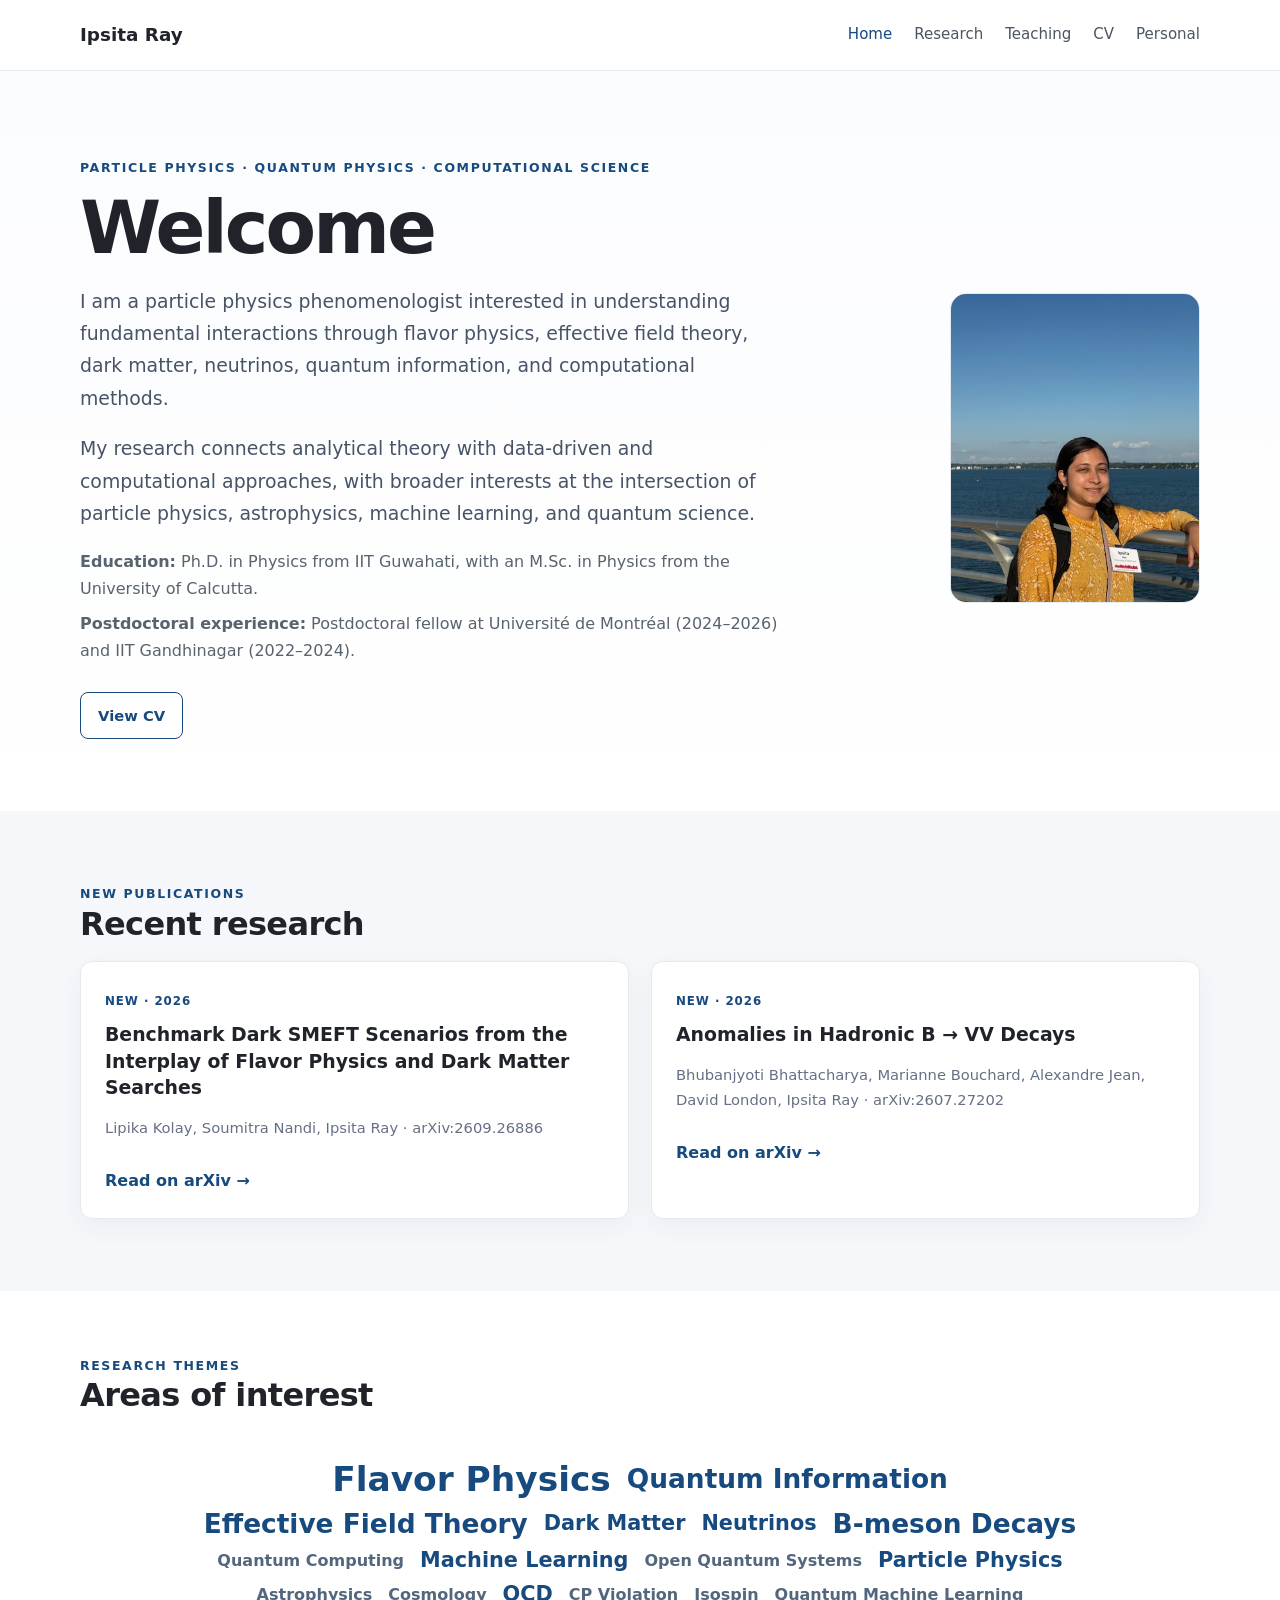
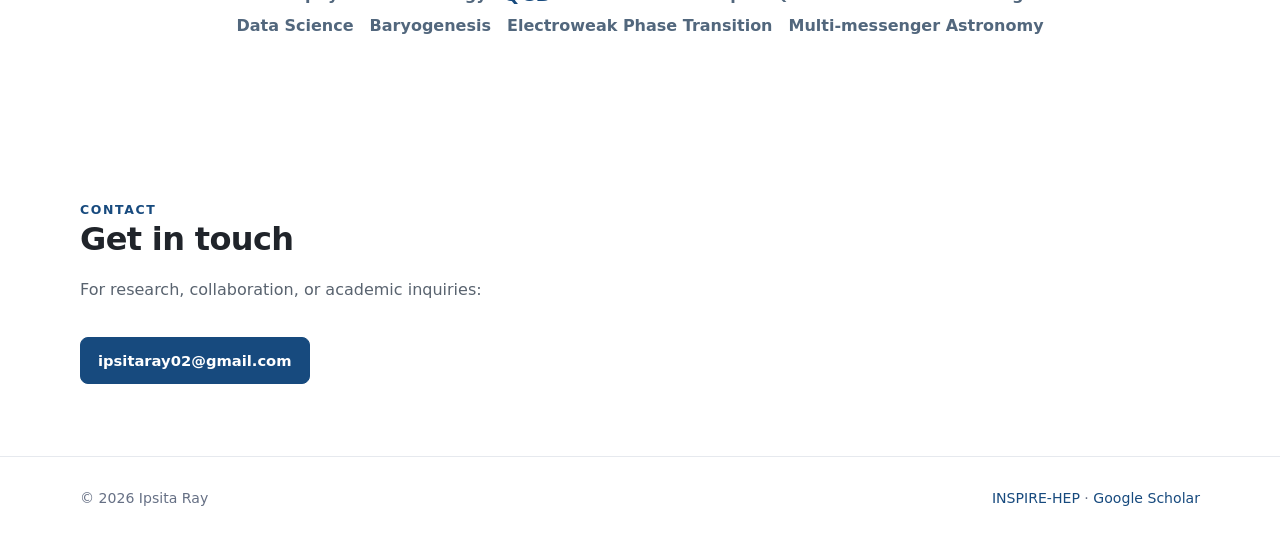
==== commit 4e1674ba: "Add files via upload" ====
--- a/index.html
+++ b/index.html
@@ -29,6 +29,8 @@
       <h1>Welcome</h1>
       <p class="lead">I am a particle physics phenomenologist interested in understanding fundamental interactions through flavor physics, effective field theory, dark matter, neutrinos, quantum information, and computational methods.</p>
       <p class="lead">My research connects analytical theory with data-driven and computational approaches, with broader interests at the intersection of particle physics, astrophysics, machine learning, and quantum science.</p>
+      <p class="academic-line"><strong>Education:</strong> Ph.D. in Physics from IIT Guwahati, with an M.Sc. in Physics from the University of Calcutta.</p>
+      <p class="academic-line"><strong>Postdoctoral experience:</strong> Postdoctoral fellow at Université de Montréal (2024–2026) and IIT Gandhinagar (2022–2024).</p>
       <div class="hero-links">
         <a class="button secondary" href="cv.html">View CV</a>
       </div>
--- a/style.css
+++ b/style.css
@@ -27,6 +27,7 @@
 h2 { font-size:2rem; line-height:1.2; margin:0 0 18px; letter-spacing:-.02em; }
 h3 { font-size:1.18rem; margin:0 0 8px; }
 .lead { font-size:1.18rem; color:#475467; max-width:760px; }
+.academic-line { color:#59636f; max-width:760px; margin:8px 0 0; font-size:1rem; }
 .hero-links { display:flex; gap:12px; flex-wrap:wrap; margin-top:28px; }
 .button { display:inline-block; padding:10px 17px; border-radius:8px; border:1px solid var(--accent); font-weight:600; font-size:.92rem; }
 .button.primary { background:var(--accent); color:#fff; }
@@ -85,14 +86,14 @@
 .research-interests { display:flex; flex-direction:column; gap:20px; }
 .interest-card {
   display:grid;
-  grid-template-columns:68px 1fr;
-  gap:22px;
+  grid-template-columns:24px 1fr;
+  gap:18px;
   padding:28px;
   border:1px solid var(--line);
   border-radius:14px;
   background:#fff;
 }
-.interest-number { color:var(--accent); font-size:1.05rem; font-weight:750; padding-top:2px; }
+.interest-bullet { color:var(--accent); font-size:.78rem; padding-top:6px; }
 .interest-card p { color:#59636f; margin:8px 0 0; }
 .paper-links { display:flex; flex-direction:column; gap:7px; margin-top:15px; font-size:.9rem; }
 .paper-links a { font-weight:600; }
@@ -124,6 +125,6 @@
   .word.size-md { font-size:1.1rem; }
   .word.size-sm { font-size:.9rem; }
   .interest-card { grid-template-columns:1fr; gap:8px; padding:22px; }
-  .interest-number { font-size:.85rem; }
+  .interest-bullet { font-size:.7rem; padding-top:0; }
   .event-item { grid-template-columns:65px 1fr; gap:12px; }
 }
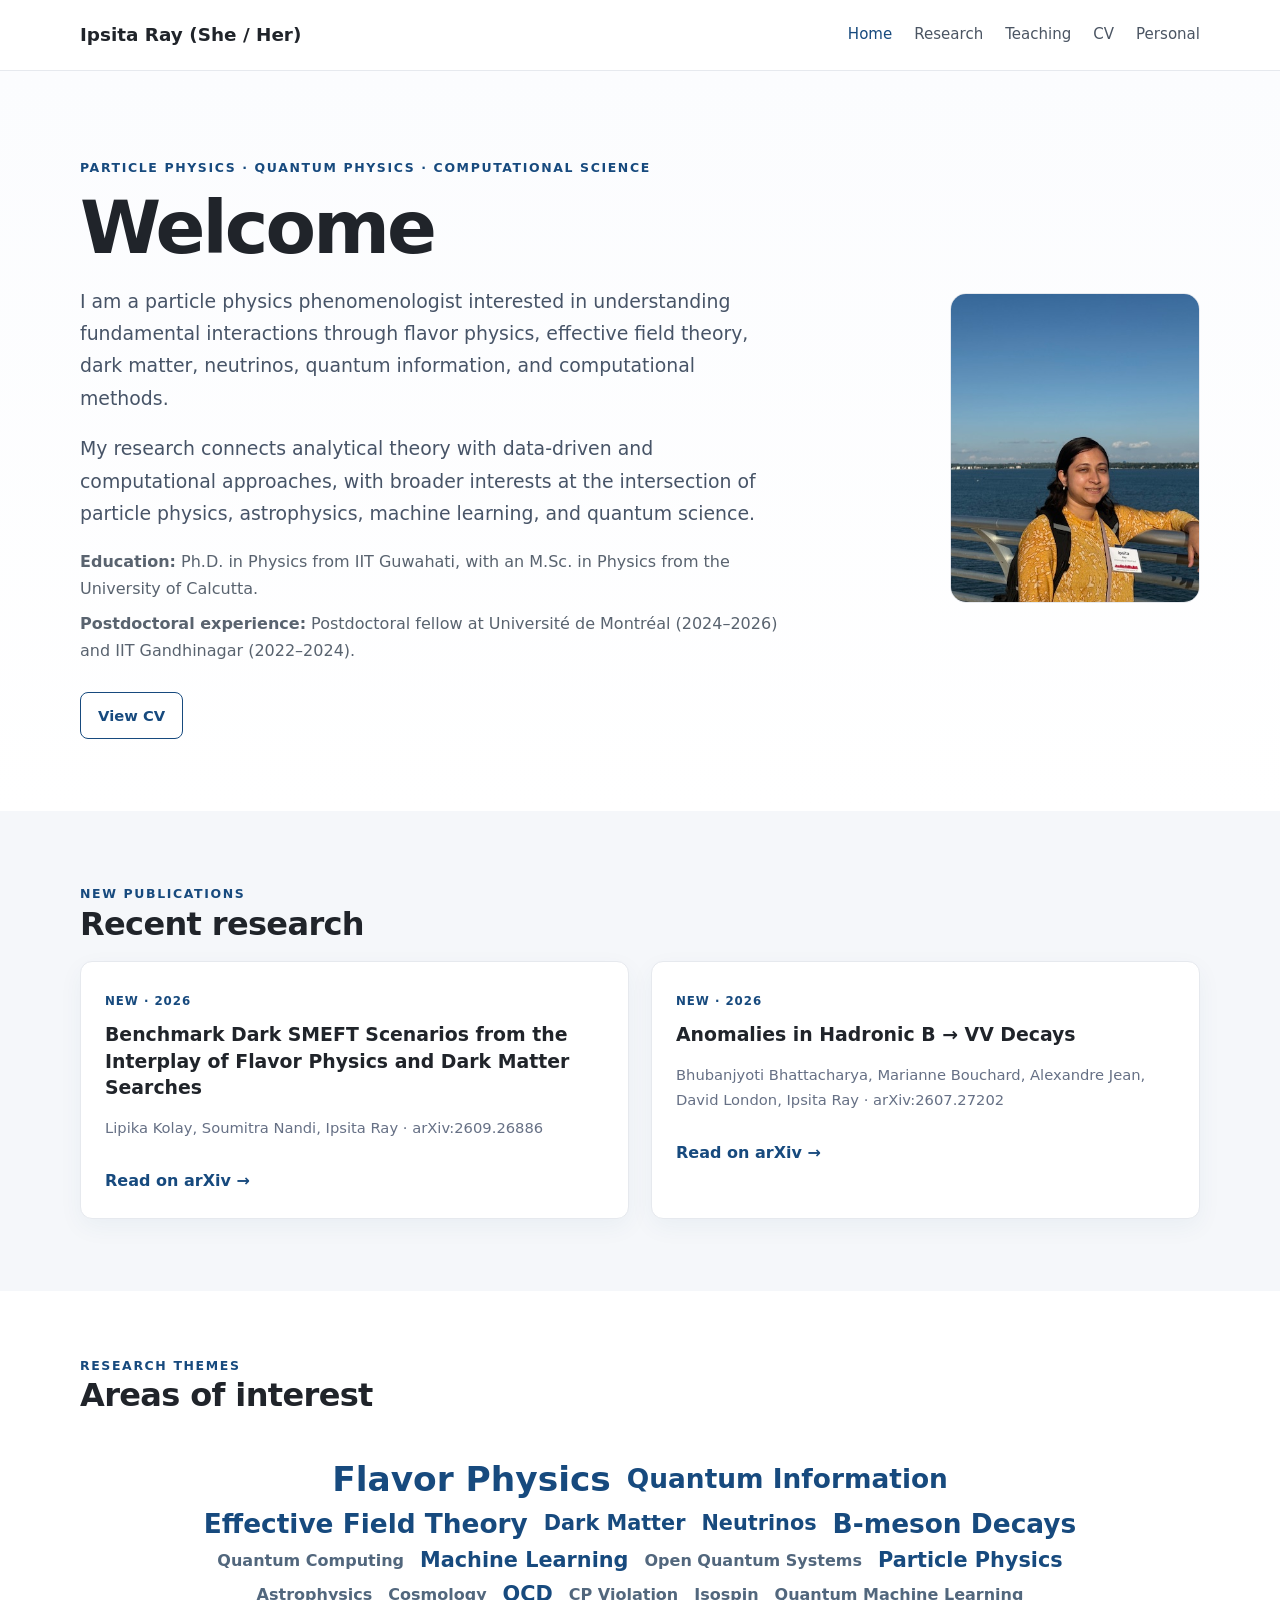
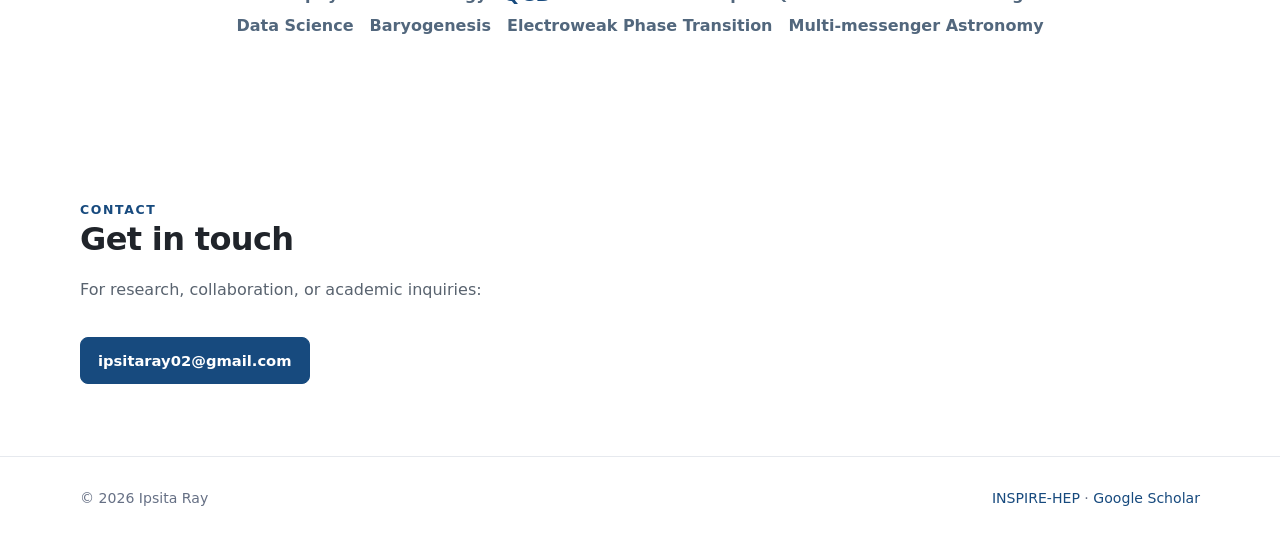
==== commit 753e4aea: "Add files via upload" ====
--- a/index.html
+++ b/index.html
@@ -10,7 +10,7 @@
 <body>
 <header class="site-header">
   <div class="container nav">
-    <a class="brand" href="index.html">Ipsita Ray</a>
+    <a class="brand" href="index.html">Ipsita Ray (She / Her)</a>
     <nav class="nav-links">
       <a class="active" href="index.html">Home</a>
       <a href="research.html">Research</a>
